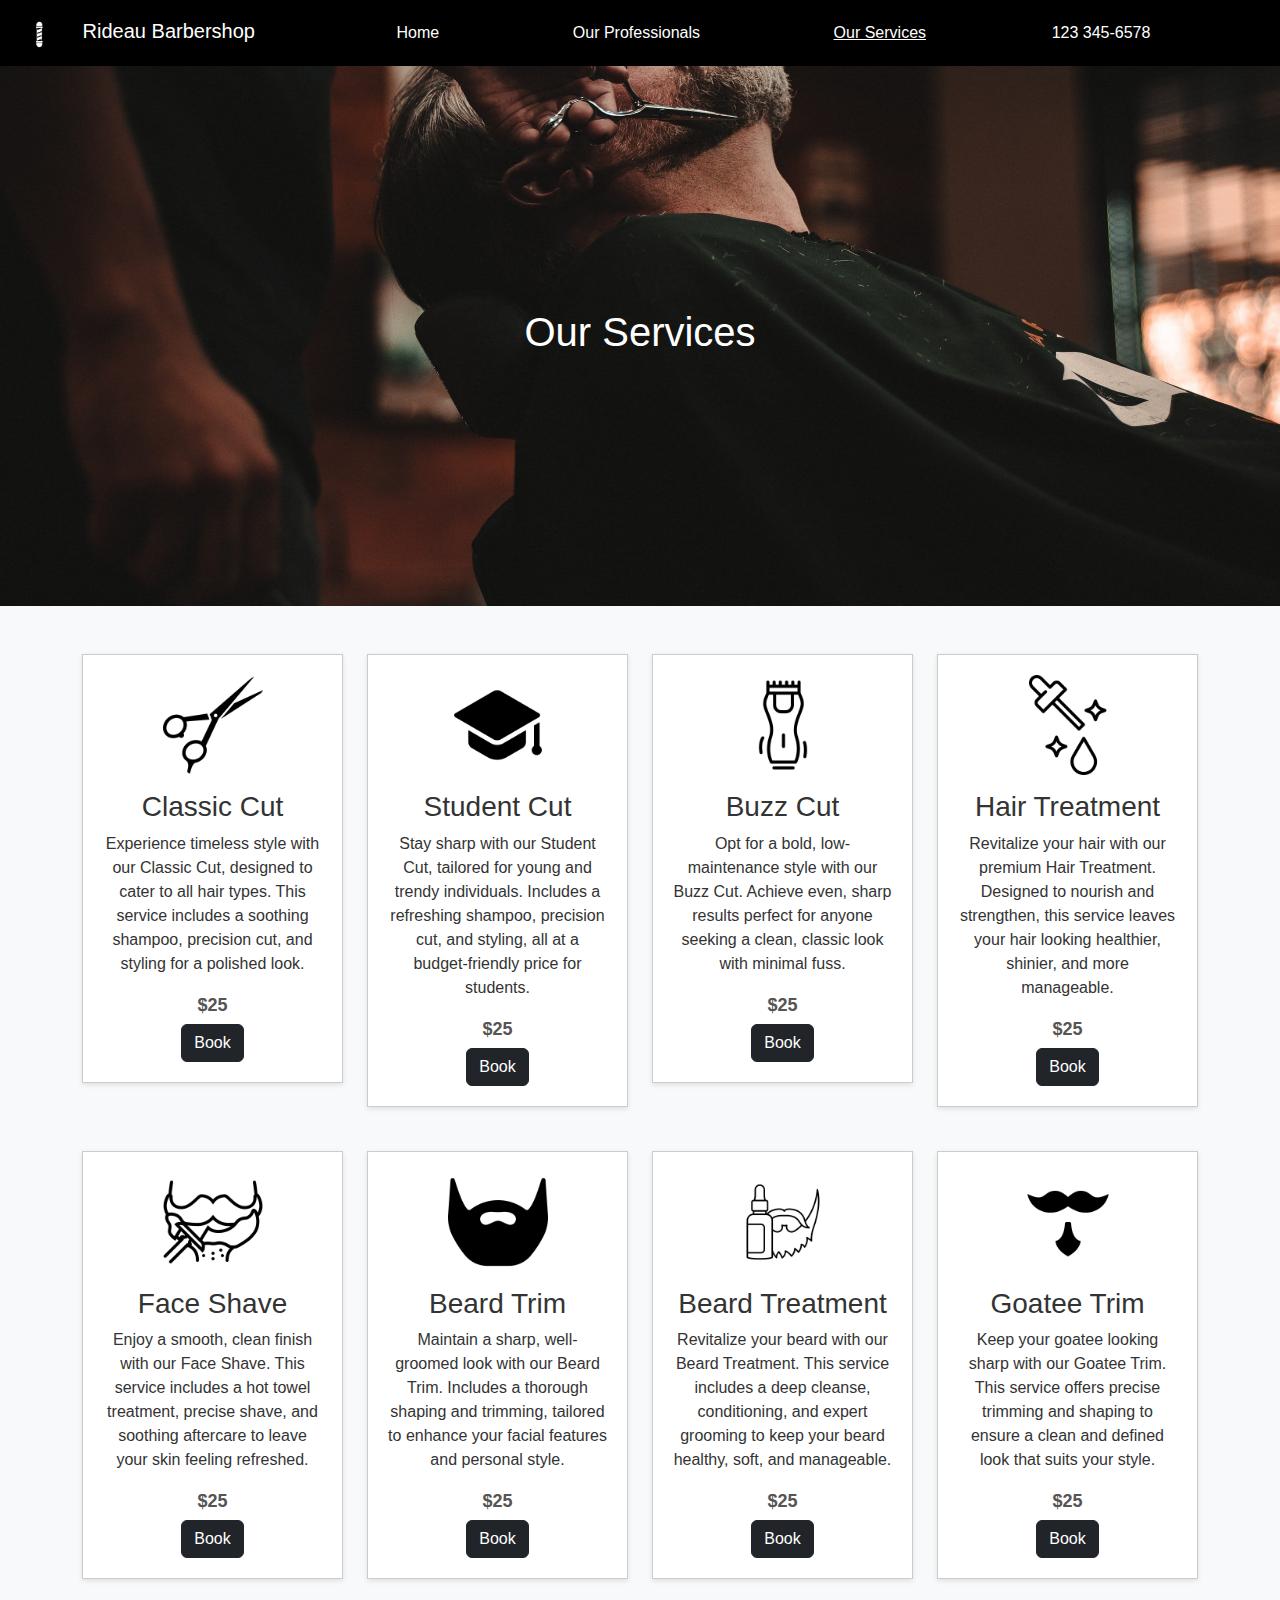
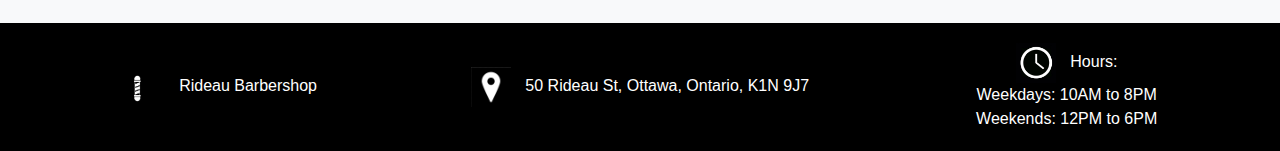
==== services.html @ c27290e7 "First Commit" ====
<!DOCTYPE html>
<html lang="en">

<head>
    <meta charset="UTF-8">
    <meta name="viewport" content="width=device-width, initial-scale=1.0">
    <title>Services - Rideau Barbershop</title>
    <link href="https://cdn.jsdelivr.net/npm/bootstrap@5.1.3/dist/css/bootstrap.min.css" rel="stylesheet">
    <link href="styles.css" rel="stylesheet">
    <link href="services.css" rel="stylesheet">
</head>

<body>

  <!-- Navigation Bar-->
    <nav class="navbar navbar-expand-lg navbar-dark bg-black">
        <div class="container-fluid justify-content-around">
            <a class="navbar-brand" href="#">
                <img src="images/BarberPoleBlackAndWhite.png" alt="Logo" class="logo">
                Rideau Barbershop
            </a>
            <button class="navbar-toggler" type="button" data-bs-toggle="collapse" data-bs-target="#navbarNav" aria-controls="navbarNav" aria-expanded="false" aria-label="Toggle navigation">
                <span class="navbar-toggler-icon"></span>
            </button>
            <div class="collapse navbar-collapse" id="navbarNav">
                <ul class="navbar-nav align-items-center">
                    <li class="nav-item">
                        <a class="nav-link" href="index.html">Home</a>
                    </li>
                    <li class="nav-item">
                        <a class="nav-link" href="our_professionals.html">Our Professionals</a>
                    </li>
                    <li class="nav-item">
                        <a class="nav-link active" aria-current="page" href="services.html">Our Services</a>
                    </li>
                    <li class="nav-item">
                        <span class="navbar-text">
                            123 345-6578
                        </span>
                    </li>
                </ul>
            </div>
        </div>
    </nav>

    <main class="flex-fill">
      <!-- Photo Section-->
        <div class="photo-section">
            <div class="photo-text">
                <h1>Our Services</h1>
            </div>
        </div>

        <!-- Service Cards-->
        <div class="container mt-5">
            <div class="row text-center">
                <div class="col-md-3 mb-4">
                    <div class="service-card">
                        <img src="images/scissors.png" alt="Service Logo" class="img-fluid">
                        <h3>Classic Cut</h3>
                        <p>Experience timeless style with our Classic Cut, designed to cater to all hair types. This service includes a soothing shampoo, precision cut, and styling for a polished look.</p>
                        <p class="price">$25</p>
                        <button class="btn btn-dark" data-bs-toggle="modal" data-bs-target="#bookingDialog" data-service="Classic Cut">Book</button>
                    </div>
                </div>

                <div class="col-md-3 mb-4">
                    <div class="service-card">
                        <img src="images/graduation.png" alt="Service Logo" class="img-fluid">
                        <h3>Student Cut</h3>
                        <p>Stay sharp with our Student Cut, tailored for young and trendy individuals. Includes a refreshing shampoo, precision cut, and styling, all at a budget-friendly price for students.</p>
                        <p class="price">$25</p>
                        <button class="btn btn-dark" data-bs-toggle="modal" data-bs-target="#bookingDialog" data-service="Student Cut">Book</button>
                    </div>
                </div>

                <div class="col-md-3 mb-4">
                    <div class="service-card">
                        <img src="images/shaving-machine.png" alt="Service Logo" class="img-fluid">
                        <h3>Buzz Cut</h3>
                        <p>Opt for a bold, low-maintenance style with our Buzz Cut. Achieve even, sharp results perfect for anyone seeking a clean, classic look with minimal fuss.</p>
                        <p class="price">$25</p>
                        <button class="btn btn-dark" data-bs-toggle="modal" data-bs-target="#bookingDialog" data-service="Buzz Cut">Book</button>
                    </div>
                </div>

                <div class="col-md-3 mb-4">
                    <div class="service-card">
                        <img src="images/serum.png" alt="Service Logo" class="img-fluid">
                        <h3>Hair Treatment</h3>
                        <p>Revitalize your hair with our premium Hair Treatment. Designed to nourish and strengthen, this service leaves your hair looking healthier, shinier, and more manageable.</p>
                        <p class="price">$25</p>
                        <button class="btn btn-dark" data-bs-toggle="modal" data-bs-target="#bookingDialog" data-service="Hair Treatment">Book</button>
                    </div>
                </div>

                <div class="col-md-3 mb-4">
                    <div class="service-card">
                        <img src="images/face.png" alt="Service Logo" class="img-fluid">
                        <h3>Face Shave</h3>
                        <p>Enjoy a smooth, clean finish with our Face Shave. This service includes a hot towel treatment, precise shave, and soothing aftercare to leave your skin feeling refreshed.</p>
                        <p class="price">$25</p>
                        <button class="btn btn-dark" data-bs-toggle="modal" data-bs-target="#bookingDialog" data-service="Face Shave">Book</button>
                    </div>
                </div>

                <div class="col-md-3 mb-4">
                    <div class="service-card">
                        <img src="images/beard.png" alt="Service Logo" class="img-fluid">
                        <h3>Beard Trim</h3>
                        <p>Maintain a sharp, well-groomed look with our Beard Trim. Includes a thorough shaping and trimming, tailored to enhance your facial features and personal style.</p>
                        <p class="price">$25</p>
                        <button class="btn btn-dark" data-bs-toggle="modal" data-bs-target="#bookingDialog" data-service="Beard Trim">Book</button>
                    </div>
                </div>

                <div class="col-md-3 mb-4">
                    <div class="service-card">
                        <img src="images/oil.png" alt="Service Logo" class="img-fluid">
                        <h3>Beard Treatment</h3>
                        <p>Revitalize your beard with our Beard Treatment. This service includes a deep cleanse, conditioning, and expert grooming to keep your beard healthy, soft, and manageable.</p>
                        <p class="price">$25</p>
                        <button class="btn btn-dark" data-bs-toggle="modal" data-bs-target="#bookingDialog" data-service="Beard Treatment">Book</button>
                    </div>
                </div>

                <div class="col-md-3 mb-4">
                    <div class="service-card">
                        <img src="images/mustache.png" alt="Service Logo" class="img-fluid">
                        <h3>Goatee Trim</h3>
                        <p>Keep your goatee looking sharp with our Goatee Trim. This service offers precise trimming and shaping to ensure a clean and defined look that suits your style.</p>
                        <p class="price">$25</p>
                        <button class="btn btn-dark" data-bs-toggle="modal" data-bs-target="#bookingDialog" data-service="Goatee Trim">Book</button>
                    </div>
                </div>

            </div>
        </div>


        <!-- Booking Dialog-->
        <div class="modal fade" id="bookingDialog" tabindex="-1" aria-labelledby="bookingDialogLabel" aria-hidden="true">
            <div class="modal-dialog modal-lg">
                <div class="modal-content">
                    <div class="modal-header">
                        <img id="serviceLogo" src="" alt="Service Logo" class="img-thumbnail" style="width: 50px;">
                        <h5 class="modal-title" id="bookingDialogLabel">Book Your Appointment - <span id="serviceName"></span></h5>
                        <button type="button" class="btn-close" data-bs-dismiss="modal" aria-label="Close"></button>
                    </div>
                    <div class="modal-body">
                        <div id="recommendedBarber" class="alert alert-info" role="alert">
                            Recommended Barber: <span id="recommendedBarberName"></span>
                        </div>
                        <ul class="nav nav-tabs" id="bookingTypeTabs" role="tablist">
                            <li class="nav-item" role="presentation">
                                <button class="nav-link active" id="single-booking-tab" data-bs-toggle="tab" data-bs-target="#singleBookingTab" type="button" role="tab" aria-controls="singleBooking" aria-selected="true">Single Booking</button>
                            </li>
                            <li class="nav-item" role="presentation">
                                <button class="nav-link" id="repeating-booking-tab" data-bs-toggle="tab" data-bs-target="#repeatingBookingTab" type="button" role="tab" aria-controls="repeatingBooking" aria-selected="false">Repeating Booking</button>
                            </li>
                        </ul>
                        <div class="tab-content" id="bookingTabContent">
                            <div class="tab-pane fade show active" id="singleBookingTab" role="tabpanel" aria-labelledby="single-booking-tab">
                                <form id="singleBookingForm">
                                    <div class="mb-3">
                                        <label for="customerName" class="form-label">Name</label>
                                        <input type="text" class="form-control" id="customerName" required>
                                    </div>
                                    <div class="mb-3">
                                        <label for="customerEmail" class="form-label">Email Address</label>
                                        <input type="email" class="form-control" id="customerEmail" required>
                                    </div>
                                    <div class="mb-3">
                                        <label class="form-label">Select Barber:</label>
                                        <div class="d-flex flex-wrap">
                                            <div class="form-check form-check-inline">
                                                <input class="form-check-input" type="radio" name="barberSelection" id="barber1" value="Barber1">
                                                <label class="form-check-label" for="barber1">
                                                    <img src="images/barber1.jpg" alt="Barber 1" class="img-thumbnail" style="width: 50px;">
                                                    Baslie Edgar
                                                </label>
                                            </div>
                                            <div class="form-check form-check-inline">
                                                <input class="form-check-input" type="radio" name="barberSelection" id="barber2" value="Barber2">
                                                <label class="form-check-label" for="barber2">
                                                    <img src="images/barber2.jpg" alt="Barber 2" class="img-thumbnail" style="width: 50px;">
                                                    Jie Yang
                                                </label>
                                            </div>
                                            <div class="form-check form-check-inline">
                                                <input class="form-check-input" type="radio" name="barberSelection" id="barber3" value="Barber3">
                                                <label class="form-check-label" for="barber3">
                                                    <img src="images/barber3.jpg" alt="Barber 3" class="img-thumbnail" style="width: 50px;">
                                                    Fehim Beste
                                                </label>
                                            </div>
                                            <div class="form-check form-check-inline">
                                                <input class="form-check-input" type="radio" name="barberSelection" id="barber4" value="Barber4">
                                                <label class="form-check-label" for="barber4">
                                                    <img src="images/barber4.jpg" alt="Barber 4" class="img-thumbnail" style="width: 50px;">
                                                    Brent Cat
                                                </label>
                                            </div>
                                        </div>
                                    </div>
                                    <div class="mb-3">
                                        <label for="appointmentDate" class="form-label">Date</label>
                                        <input type="date" class="form-control" id="appointmentDate" required>
                                    </div>
                                    <div class="mb-3">
                                        <label for="appointmentTime" class="form-label">Time</label>
                                        <input type="time" class="form-control" id="appointmentTime" required>
                                    </div>
                                    <div class="mb-3 form-check">
                                        <input type="checkbox" class="form-check-input" id="virtualSession">
                                        <label class="form-check-label" for="virtualSession">Add a virtual pre-session consultation</label>
                                    </div>
                                    <button type="submit" class="btn btn-primary" form="singleBookingForm">Confirm Single Booking</button>
                                </form>
                            </div>
                            <div class="tab-pane fade" id="repeatingBookingTab" role="tabpanel" aria-labelledby="repeating-booking-tab">
                                <form id="repeatingBookingForm">
                                    <div class="mb-3">
                                        <label for="customerNameRepeat" class="form-label">Name</label>
                                        <input type="text" class="form-control" id="customerNameRepeat" required>
                                    </div>
                                    <div class="mb-3">
                                        <label for="customerEmailRepeat" class="form-label">Email Address</label>
                                        <input type="email" class="form-control" id="customerEmailRepeat" required>
                                    </div>
                                    <div class="mb-3">
                                        <label class="form-label">Select Barber:</label>
                                        <div class="d-flex flex-wrap">
                                            <div class="form-check form-check-inline">
                                                <input class="form-check-input" type="radio" name="barberSelectionRepeat" id="barber1Repeat" value="Barber1">
                                                <label class="form-check-label" for="barber1Repeat">
                                                    <img src="images/barber1.jpg" alt="Barber 1" class="img-thumbnail" style="width: 50px;">
                                                    Baslie Edgar
                                                </label>
                                            </div>
                                            <div class="form-check form-check-inline">
                                                <input class="form-check-input" type="radio" name="barberSelectionRepeat" id="barber2Repeat" value="Barber2">
                                                <label class="form-check-label" for="barber2Repeat">
                                                    <img src="images/barber2.jpg" alt="Barber 2" class="img-thumbnail" style="width: 50px;">
                                                    Jie Yang
                                                </label>
                                            </div>
                                            <div class="form-check form-check-inline">
                                                <input class="form-check-input" type="radio" name="barberSelectionRepeat" id="barber3Repeat" value="Barber3">
                                                <label class="form-check-label" for="barber3Repeat">
                                                    <img src="images/barber3.jpg" alt="Barber 3" class="img-thumbnail" style="width: 50px;">
                                                    Fehim Beste
                                                </label>
                                            </div>
                                            <div class="form-check form-check-inline">
                                                <input class="form-check-input" type="radio" name="barberSelectionRepeat" id="barber4Repeat" value="Barber4">
                                                <label class="form-check-label" for="barber4Repeat">
                                                    <img src="images/barber4.jpg" alt="Barber 4" class="img-thumbnail" style="width: 50px;">
                                                    Brent Cat
                                                </label>
                                            </div>
                                        </div>
                                    </div>
                                    <div class="mb-3">
                                        <label for="startDate" class="form-label">Start Date</label>
                                        <input type="date" class="form-control" id="startDate" required>
                                    </div>
                                    <div class="mb-3">
                                        <label for="endDate" class="form-label">End Date</label>
                                        <input type="date" class="form-control" id="endDate" required>
                                    </div>
                                    <div class="mb-3">
                                        <label for="appointmentTimeRepeat" class="form-label">Time</label>
                                        <input type="time" class="form-control" id="appointmentTimeRepeat" required>
                                    </div>
                                    <div class="mb-3 form-check">
                                        <input type="checkbox" class="form-check-input" id="virtualSessionRepeat">
                                        <label class="form-check-label" for="virtualSessionRepeat">Add a virtual pre-session consultation</label>
                                    </div>
                                    <button type="submit" class="btn btn-primary" form="repeatingBookingForm">Confirm Repeating Booking</button>
                                </form>
                            </div>
                        </div>
                    </div>
                </div>
            </div>
        </div>


        <!-- Confirmation Dialog-->
        <div class="modal fade" id="confirmationDialog" tabindex="-1" aria-labelledby="confirmationDialogLabel" aria-hidden="true">
            <div class="modal-dialog">
                <div class="modal-content">
                    <div class="modal-header">
                        <h5 class="modal-title" id="confirmationDialogLabel">Booking Confirmation</h5>
                        <button type="button" class="btn-close" data-bs-dismiss="modal" aria-label="Close"></button>
                    </div>
                    <div class="modal-body">
                        <p>Hello <span id="confirmName"></span>,</p>
                        <p>This is to confirm your reservation with <span id="confirmBarber"></span> for the following service:</p>
                        <p>Service: <span id="confirmService"></span></p>
                        <p>Date: <span id="confirmDate"></span></p>
                        <p>Time: <span id="confirmTime"></span></p>
                        <p>An email confirmation has been sent to <span id="confirmEmail"></span>.</p>
                        <p>If you have any questions or need to make changes to your reservation, please don't hesitate to contact us.</p>
                        <p>Thank you for choosing us! We look forward to seeing you soon.</p>
                    </div>
                    <div class="modal-footer">
                        <button type="button" class="btn btn-secondary" data-bs-dismiss="modal">Close</button>
                    </div>
                </div>
            </div>
        </div>

    </main>


    <!-- Footer-->
    <footer class="bg-black text-white">
        <div class="container-fluid justify-content-around">
            <div class="row align-items-center text-center">
                <div class="col-md-4">
                    <img src="images/BarberPoleBlackAndWhite.png" alt="Rideau Barbershop Logo" class="logoFooter">
                    Rideau Barbershop
                </div>
                <div class="col-md-4">
                    <img src="images/location.jpg" alt="Location Icon" class="iconFooter">
                    50 Rideau St, Ottawa, Ontario, K1N 9J7
                </div>
                <div class="col-md-4">
                    <img src="images/clock.jpg" alt="Clock Icon" class="iconFooter">
                    Hours:<br>Weekdays: 10AM to 8PM<br>Weekends: 12PM to 6PM
                </div>
            </div>
        </div>
    </footer>


    <script src="https://cdn.jsdelivr.net/npm/bootstrap@5.1.3/dist/js/bootstrap.bundle.min.js"></script>
    <script src="script.js"></script>

  </body>

  </html>
---- styles.css ----
html, body {
    height: 100%;
    margin: 0;
    padding: 0;
}

body {
    display: flex;
    flex-direction: column;
    font-family: 'Arial', sans-serif;
    background-color: #f8f9fa;
    color: #333;
}

main {
    flex: 1;
}

.navbar, footer {
    background-color: #000;
}

.navbar-brand img, footer img {
    height: 40px;
    margin-right: 10px;
}

.navbar-dark .navbar-nav .nav-link,
.navbar-dark .navbar-nav .navbar-text {
    color: white;
    flex-grow: 1;
    justify-content: space-evenly;
}

.navbar-dark .navbar-nav .nav-link.active {
    text-decoration: underline;
    text-decoration-color: white;
}

footer {
    padding: 20px 0;
    color: white;
}

.footer-icon {
    height: 30px;
    vertical-align: middle;
    margin-right: 10px;
}

@media (min-width: 768px) {
    .footer .row div {
        text-align: left;
    }
    .footer .row .col-md-4 {
        display: flex;
        align-items: center;
        justify-content: center;
    }
}

@media (min-width: 992px) {
    .navbar-nav {
        flex-grow: 1;
        justify-content: space-evenly;
    }
}
---- services.css ----
.photo-section {
    background: url('images/MainPage.jpg') no-repeat center center/cover;
    height: 60vh;
    display: flex;
    align-items: center;
    justify-content: center;
    color: white;
    position: relative;
}

.photo-text {
    position: absolute;
    top: 50%;
    left: 50%;
    transform: translate(-50%, -50%);
    font-size: 2rem;
}

.service-card {
    background-color: #fff;
    padding: 20px;
    border: 1px solid #ccc;
    box-shadow: 0 2px 5px rgba(0,0,0,0.1);
    margin-bottom: 20px;
}

.price {
    font-size: 18px;
    color: #555;
    font-weight: bold;
    margin: 5px 0;
}

.img-fluid {
    max-width: 100px;
    height: auto;
    margin-bottom: 15px;
}

.img-thumbnail {
    width: 100px;
    height: auto;
    border-radius: 50%;
}

.modal-header img {
    margin-right: 15px;
}

footer {
    margin-top: auto;
}
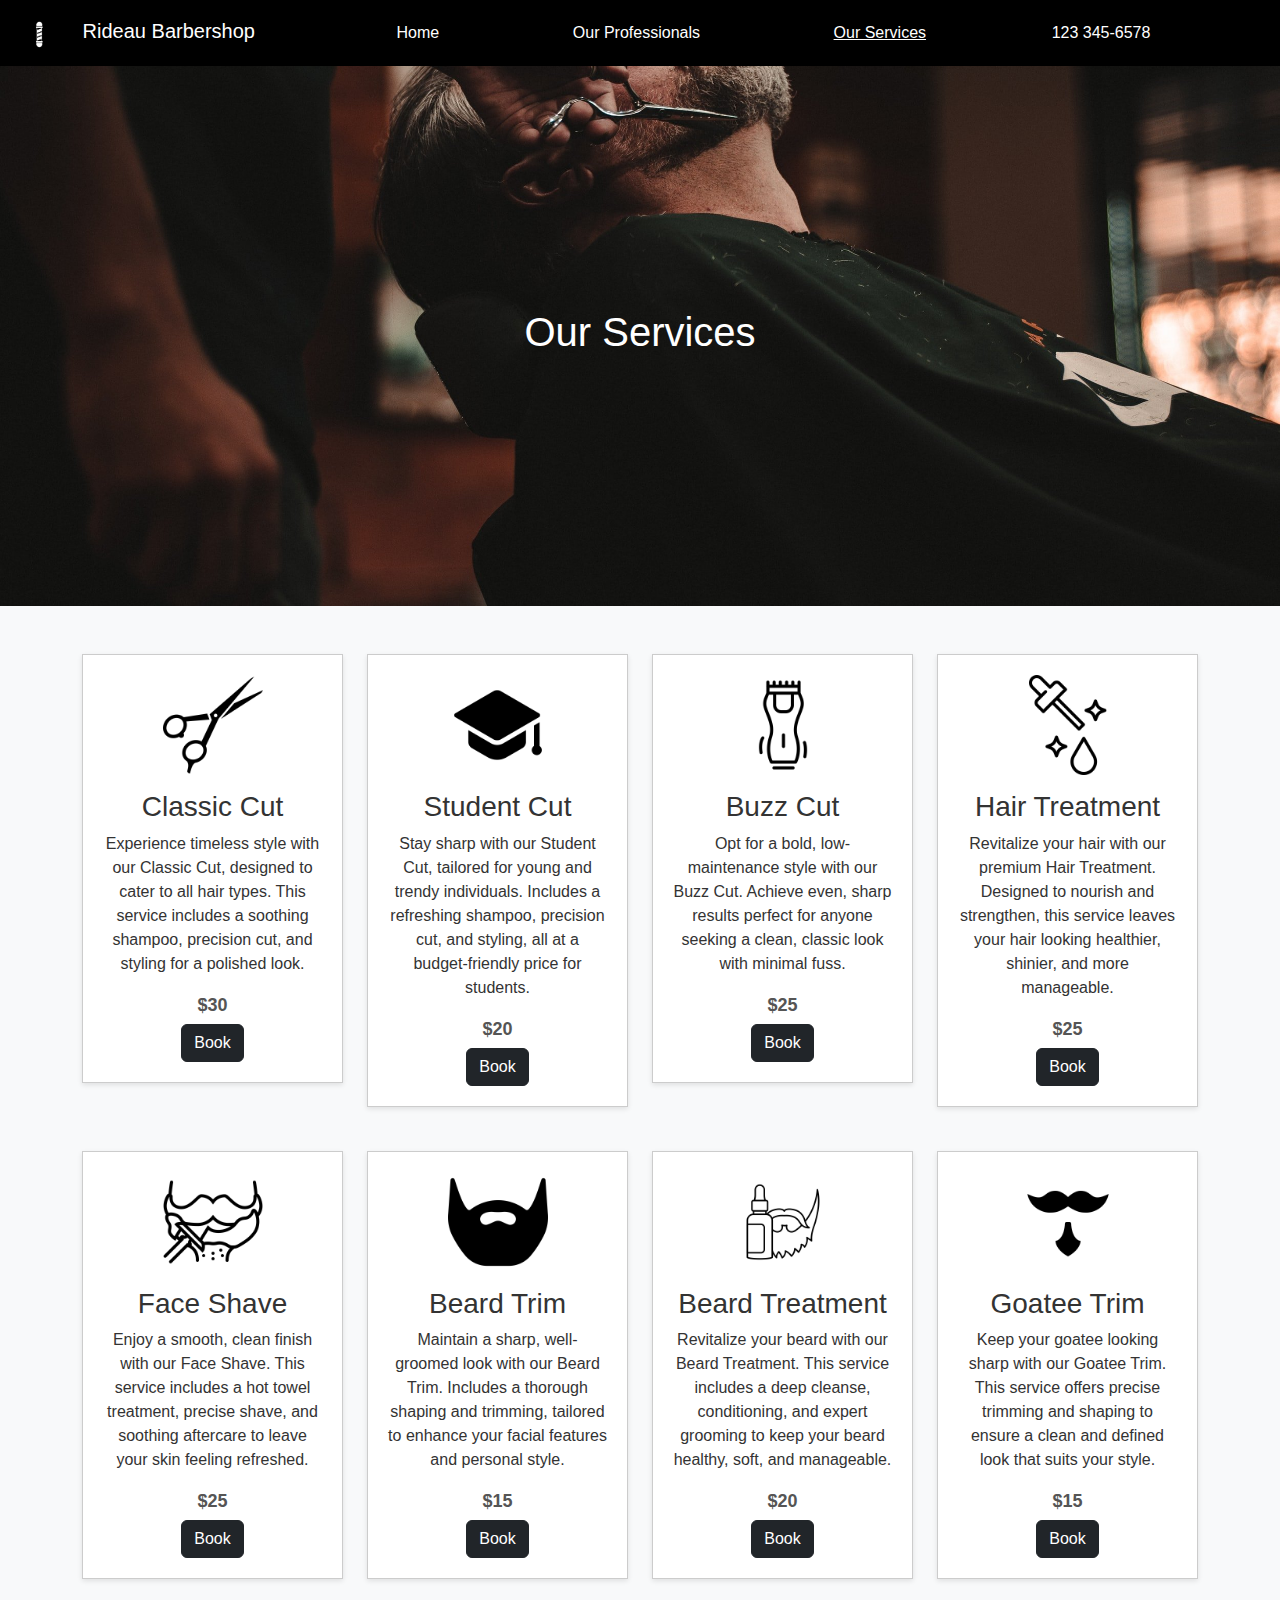
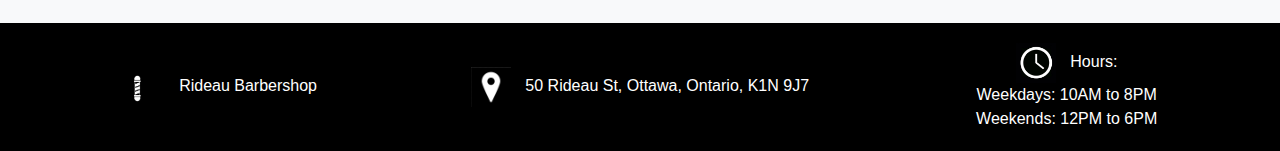
==== commit b3dd9b28: "Prices fixed" ====
--- a/services.html
+++ b/services.html
@@ -59,7 +59,7 @@
                         <img src="images/scissors.png" alt="Service Logo" class="img-fluid">
                         <h3>Classic Cut</h3>
                         <p>Experience timeless style with our Classic Cut, designed to cater to all hair types. This service includes a soothing shampoo, precision cut, and styling for a polished look.</p>
-                        <p class="price">$25</p>
+                        <p class="price">$30</p>
                         <button class="btn btn-dark" data-bs-toggle="modal" data-bs-target="#bookingDialog" data-service="Classic Cut">Book</button>
                     </div>
                 </div>
@@ -69,7 +69,7 @@
                         <img src="images/graduation.png" alt="Service Logo" class="img-fluid">
                         <h3>Student Cut</h3>
                         <p>Stay sharp with our Student Cut, tailored for young and trendy individuals. Includes a refreshing shampoo, precision cut, and styling, all at a budget-friendly price for students.</p>
-                        <p class="price">$25</p>
+                        <p class="price">$20</p>
                         <button class="btn btn-dark" data-bs-toggle="modal" data-bs-target="#bookingDialog" data-service="Student Cut">Book</button>
                     </div>
                 </div>
@@ -109,7 +109,7 @@
                         <img src="images/beard.png" alt="Service Logo" class="img-fluid">
                         <h3>Beard Trim</h3>
                         <p>Maintain a sharp, well-groomed look with our Beard Trim. Includes a thorough shaping and trimming, tailored to enhance your facial features and personal style.</p>
-                        <p class="price">$25</p>
+                        <p class="price">$15</p>
                         <button class="btn btn-dark" data-bs-toggle="modal" data-bs-target="#bookingDialog" data-service="Beard Trim">Book</button>
                     </div>
                 </div>
@@ -119,7 +119,7 @@
                         <img src="images/oil.png" alt="Service Logo" class="img-fluid">
                         <h3>Beard Treatment</h3>
                         <p>Revitalize your beard with our Beard Treatment. This service includes a deep cleanse, conditioning, and expert grooming to keep your beard healthy, soft, and manageable.</p>
-                        <p class="price">$25</p>
+                        <p class="price">$20</p>
                         <button class="btn btn-dark" data-bs-toggle="modal" data-bs-target="#bookingDialog" data-service="Beard Treatment">Book</button>
                     </div>
                 </div>
@@ -129,7 +129,7 @@
                         <img src="images/mustache.png" alt="Service Logo" class="img-fluid">
                         <h3>Goatee Trim</h3>
                         <p>Keep your goatee looking sharp with our Goatee Trim. This service offers precise trimming and shaping to ensure a clean and defined look that suits your style.</p>
-                        <p class="price">$25</p>
+                        <p class="price">$15</p>
                         <button class="btn btn-dark" data-bs-toggle="modal" data-bs-target="#bookingDialog" data-service="Goatee Trim">Book</button>
                     </div>
                 </div>
